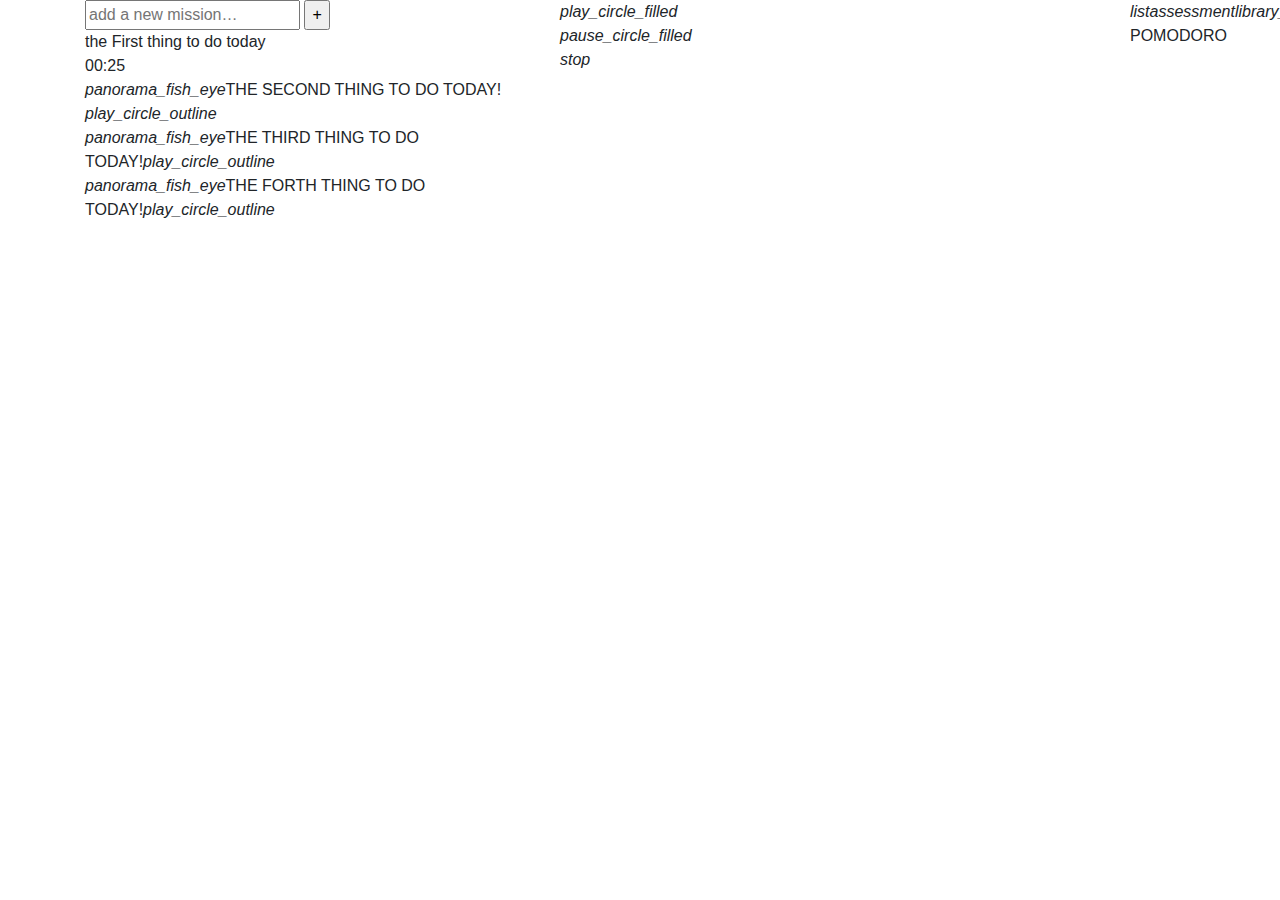
==== pomodoro.html @ f67f4e36 "no message" ====
<!DOCTYPE html>
<html lang="zh-TW">

<head>
    <title>week1 - Pomodoro 蕃茄鐘</title>
    <meta http-equiv="Content-Type" content="text/html; charset=utf-8">
    <meta content="width=device-width initial-scale=1 minimum-scale=1.0 maximum-scale=1.0 user-scalable=0" name="viewport">
    <meta http-equiv="content-style-type" content="text/css">
    <meta http-equiv="content-script-type" content="text/javascript">
    <meta http-equiv="X-UA-Compatible" content="IE=edge,chrome=1">
    <meta http-equiv="content-language" content="zh-TW">
    <meta name="keywords" content="">
    <meta name="description" content="">
    <meta name="author" content="ERICA">
    <meta name="copyright" content="">
    <link rel="shortcut icon" href="webroot/images/favicon.png">
    <base href="./">
    <script src="https://code.jquery.com/jquery-3.3.1.slim.min.js"></script>
    <script src="webroot/scripts/jquery-1.11.1.min.js"></script>
    <script src="webroot/scripts/pomodoro.js"></script>
    <link rel="stylesheet" href="https://stackpath.bootstrapcdn.com/bootstrap/4.2.1/css/bootstrap.min.css">
    <link type="text/css" rel="stylesheet" href="webroot/css/style.css">
</head>

<body>
    <!--container-->
    <div class="container">
        <div class="row">
            <div class="col-5">
                <div class="todoInput">
                    <input class="add-todo-input" type="text" placeholder="add a new mission…">
                    <input class="add-todo-btn" type="button" value="+">
                </div>
                <div class="countDownEvent">
                    <div class="event-header">
                        <div class="event-checked"></div>
                        <div class="event-info">
                            <div class="event-title">the First thing to do today</div>
                            <div class="event-clock">
                                <div class="event-clock-dot"></div>
                                <div class="event-clock-dot"></div>
                                <div class="event-clock-dot"></div>
                                <div class="event-clock-dot"></div>
                                <div class="event-clock-dot"></div>
                                <div class="event-clock-dot"></div>
                                <div class="event-clock-dot"></div>
                            </div>
                        </div>
                    </div>
                    <div class="count-down-time">00:25</div>
                </div>
                <div class="eventList">
                    <div class="todo-event"> <i class="material-icons">panorama_fish_eye</i><span>THE SECOND THING TO DO TODAY!</span><i class="material-icons todo"> play_circle_outline</i></div>
                    <div class="todo-event"> <i class="material-icons">panorama_fish_eye</i><span>THE THIRD THING TO DO TODAY!</span><i class="material-icons todo">play_circle_outline</i></div>
                    <div class="todo-event"> <i class="material-icons">panorama_fish_eye</i><span>THE FORTH THING TO DO TODAY!</span><i class="material-icons todo">play_circle_outline</i></div>
                </div>
            </div>
            <div class="col-6">
                <div class="countDownClock">
                    <div class="att-btn att-play _active"><i class="material-icons">play_circle_filled</i></div>
                    <div class="att-btn att-pause"><i class="material-icons">pause_circle_filled</i></div>
                    <div class="att-btn att-stop"><i class="material-icons">stop</i></div>
                </div>
            </div>
            <div class="col-1 sideBar">
                <div class="nav-list"><i class="material-icons">list</i><i class="material-icons">assessment</i><i class="material-icons">library_music</i></div><span class="nav-text">POMODORO</span>
            </div>
        </div>
    </div>
</body>

</html>
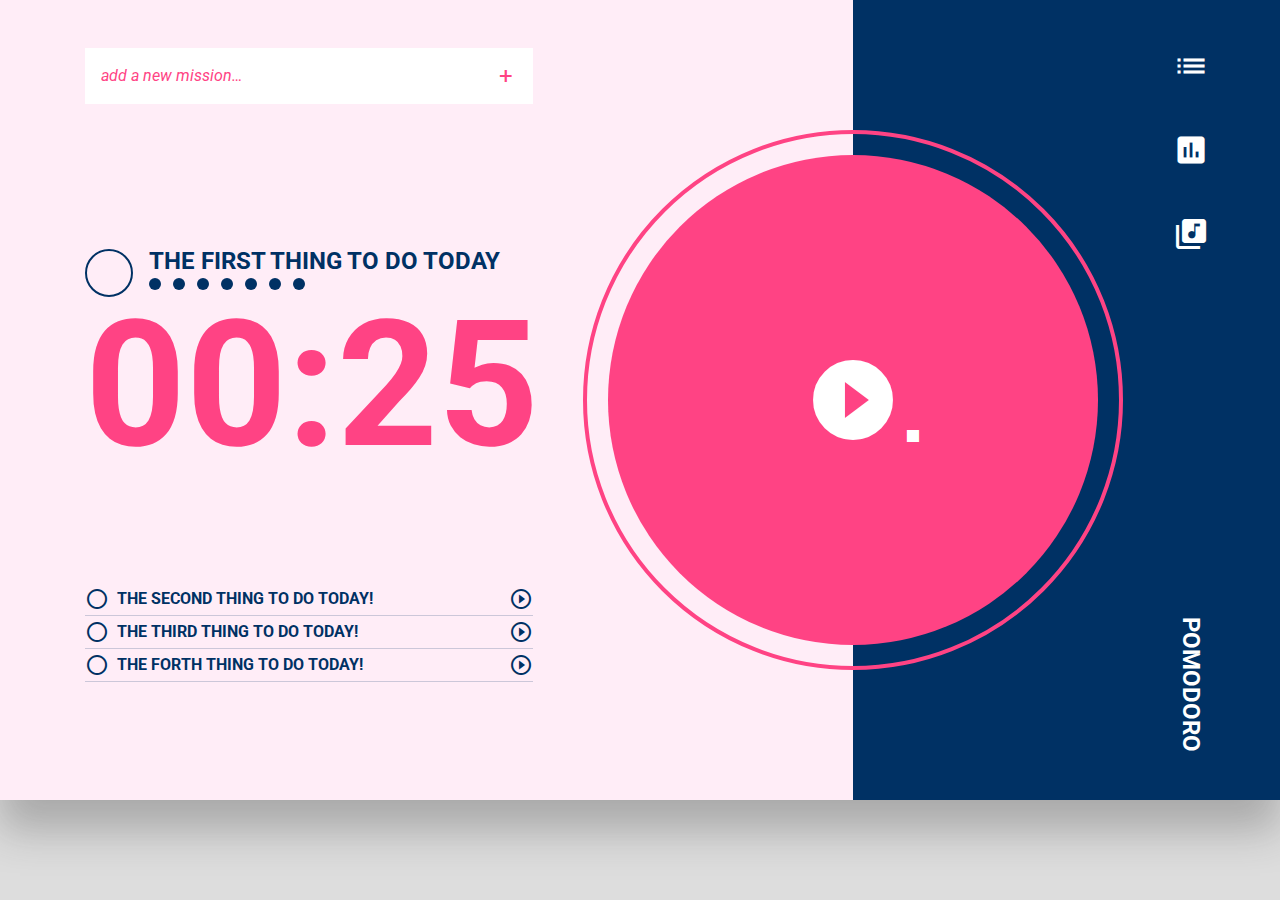
==== commit 377182c9: "Solitaire" ====
--- a/pomodoro.html
+++ b/pomodoro.html
@@ -2,15 +2,10 @@
 <html lang="zh-TW">
 
 <head>
-    <title>week1 - Pomodoro 蕃茄鐘</title>
+    <title>week1 - Pomodoro</title>
     <meta http-equiv="Content-Type" content="text/html; charset=utf-8">
     <meta content="width=device-width initial-scale=1 minimum-scale=1.0 maximum-scale=1.0 user-scalable=0" name="viewport">
-    <meta http-equiv="content-style-type" content="text/css">
-    <meta http-equiv="content-script-type" content="text/javascript">
     <meta http-equiv="X-UA-Compatible" content="IE=edge,chrome=1">
-    <meta http-equiv="content-language" content="zh-TW">
-    <meta name="keywords" content="">
-    <meta name="description" content="">
     <meta name="author" content="ERICA">
     <meta name="copyright" content="">
     <link rel="shortcut icon" href="webroot/images/favicon.png">
@@ -19,7 +14,7 @@
     <script src="webroot/scripts/jquery-1.11.1.min.js"></script>
     <script src="webroot/scripts/pomodoro.js"></script>
     <link rel="stylesheet" href="https://stackpath.bootstrapcdn.com/bootstrap/4.2.1/css/bootstrap.min.css">
-    <link type="text/css" rel="stylesheet" href="webroot/css/style.css">
+    <link type="text/css" rel="stylesheet" href="webroot/css/pomodoro.css">
 </head>
 
 <body>
--- a/webroot/css/pomodoro.css
+++ b/webroot/css/pomodoro.css
@@ -0,0 +1,341 @@
+@import url("https://fonts.googleapis.com/css?family=Roboto&amp;display=swap");
+@import url("https://fonts.googleapis.com/icon?family=Material+Icons");
+@import url(main/base.css);
+body {
+  display: -ms-flexbox;
+  display: flex;
+  -ms-flex-pack: center;
+      justify-content: center;
+  -ms-flex-align: center;
+      align-items: center;
+  background: #ddd;
+  color: #003164;
+  font-family: 'Roboto';
+  font-weight: bold;
+}
+
+/*---------------------------------------------*/
+/*Pomodoro*/
+/*---------------------------------------------*/
+.container {
+  max-width: 1280px;
+  min-width: 1280px;
+  background: #FFEDF7;
+  overflow: hidden;
+  -ms-box-shadow: 0px 30px 40px rgba(51, 51, 51, 0.3);
+  -o-box-shadow: 0px 30px 40px rgba(51, 51, 51, 0.3);
+  box-shadow: 0px 30px 40px rgba(51, 51, 51, 0.3);
+}
+
+.container > .row {
+  height: 800px;
+}
+
+.container > .row > div {
+  padding: 0;
+}
+
+.container > .row > :first-child {
+  padding-left: 85px;
+}
+
+.container > .row > :last-child {
+  background: #003164;
+}
+
+.container > .row > :nth-child(2) {
+  position: relative;
+}
+
+.container > .row > :nth-child(2)::after {
+  content: "";
+  display: block;
+  position: absolute;
+  width: 50%;
+  height: 100%;
+  top: 0;
+  right: 0;
+  background: #003164;
+}
+
+.countDownClock {
+  width: 490px;
+  height: 490px;
+  position: absolute;
+  top: 50%;
+  left: 50%;
+  -ms-transform: translate(-50%, -50%);
+      transform: translate(-50%, -50%);
+  z-index: 2;
+  border-radius: 50%;
+  background: #FF4384;
+}
+
+.countDownClock::after {
+  content: "";
+  display: block;
+  border-radius: 50%;
+  border: 4px solid #FF4384;
+  width: 540px;
+  height: 540px;
+  position: absolute;
+  top: 50%;
+  left: 50%;
+  -ms-transform: translate(-50%, -50%);
+      transform: translate(-50%, -50%);
+}
+
+.countDownClock .att-btn {
+  position: absolute;
+  top: 50%;
+  left: 50%;
+  -ms-transform: translate(-50%, -50%);
+      transform: translate(-50%, -50%);
+  border-radius: 50%;
+  z-index: 9;
+}
+
+.countDownClock .att-btn i {
+  position: absolute;
+  top: 50%;
+  left: 50%;
+  -ms-transform: translate(-50%, -50%);
+      transform: translate(-50%, -50%);
+  font-size: 96px;
+  cursor: pointer;
+}
+
+.countDownClock .att-btn.att-play {
+  background: #FF4384;
+  color: #FFFFFF;
+  display: none;
+}
+
+.countDownClock .att-btn.att-play._active {
+  display: block;
+}
+
+.countDownClock .att-btn.att-play._active ~ .att-stop i {
+  color: #FFFFFF;
+}
+
+.countDownClock .att-btn.att-pause {
+  background: #FFFFFF;
+  color: #FF4384;
+  display: none;
+}
+
+.countDownClock .att-btn.att-pause._active {
+  display: block;
+}
+
+.countDownClock .att-btn.att-pause._active ~ .att-stop i {
+  color: #FF4384;
+}
+
+.countDownClock .att-btn.att-pause::after {
+  content: "";
+  display: block;
+  border-radius: 50%;
+  width: 480px;
+  height: 480px;
+  position: absolute;
+  top: 50%;
+  left: 50%;
+  -ms-transform: translate(-50%, -50%);
+      transform: translate(-50%, -50%);
+  background: #FFFFFF;
+  z-index: -1;
+}
+
+.countDownClock .att-btn.att-stop {
+  margin: 36px 0 0 60px;
+}
+
+.countDownClock .att-btn.att-stop i {
+  font-size: 24px;
+}
+
+.sideBar {
+  color: #FFFFFF;
+  position: relative;
+  padding: 0;
+}
+
+.sideBar .nav-list {
+  display: inline-block;
+}
+
+.sideBar .nav-list i {
+  display: block;
+  font-size: 36px;
+  margin-top: 48px;
+  transition: all 0.2s linear;
+}
+
+.sideBar .nav-list i:hover {
+  color: #FF4384;
+  cursor: pointer;
+}
+
+.sideBar .nav-text {
+  display: inline-block;
+  font-size: 24px;
+  -ms-writing-mode: tb-lr;
+      writing-mode: vertical-lr;
+  position: absolute;
+  bottom: 48px;
+  left: 0;
+}
+
+.todoInput {
+  width: 100%;
+  background: #FFFFFF;
+  margin-top: 48px;
+}
+
+.todoInput:after {
+  content: '';
+  clear: both;
+  display: block;
+}
+
+.todoInput .add-todo-input {
+  width: 88%;
+  border: 0;
+  outline: 0;
+  float: left;
+  font-size: 16px;
+  color: #FF4384;
+  padding: 16px;
+  transition: all 0.1s linear;
+}
+
+.todoInput .add-todo-input:-ms-input-placeholder {
+  color: #FF4384;
+  font-style: italic;
+}
+
+.todoInput .add-todo-input::placeholder {
+  color: #FF4384;
+  font-style: italic;
+}
+
+.todoInput .add-todo-input:focus {
+  outline: 2px solid #FF4384;
+  -ms-box-shadow: 0 0 4px rgba(255, 67, 132, 0.4);
+  -o-box-shadow: 0 0 4px rgba(255, 67, 132, 0.4);
+  box-shadow: 0 0 4px rgba(255, 67, 132, 0.4);
+}
+
+.todoInput .add-todo-btn {
+  width: 12%;
+  height: 56px;
+  border: 0;
+  outline: 0;
+  float: left;
+  background: none;
+  font-size: 24px;
+  color: #FF4384;
+  cursor: pointer;
+  transition: all 0.2s linear;
+}
+
+.todoInput .add-todo-btn:hover {
+  background: #FF4384;
+  color: #FFFFFF;
+}
+
+.countDownEvent {
+  margin-top: 145px;
+}
+
+.countDownEvent .event-header {
+  display: -ms-flexbox;
+  display: flex;
+  -ms-flex-align: center;
+      align-items: center;
+}
+
+.countDownEvent .event-info {
+  margin-left: 16px;
+}
+
+.countDownEvent .event-checked {
+  width: 48px;
+  height: 48px;
+  border-radius: 50%;
+  border: 2px solid #003164;
+  position: relative;
+  cursor: pointer;
+}
+
+.countDownEvent .event-checked:before {
+  content: "";
+  display: block;
+  position: absolute;
+  top: 50%;
+  left: 50%;
+  -ms-transform: translate(-50%, -50%);
+      transform: translate(-50%, -50%);
+  width: 36px;
+  height: 36px;
+  border-radius: 50%;
+  background: #003164;
+  opacity: 0;
+  transition: all 0.2s linear;
+}
+
+.countDownEvent .event-checked:hover:before {
+  opacity: 1;
+}
+
+.countDownEvent .event-title {
+  font-size: 24px;
+  text-transform: uppercase;
+  line-height: 1;
+}
+
+.countDownEvent .event-clock-dot {
+  width: 12px;
+  height: 12px;
+  display: inline-block;
+  border-radius: 50%;
+  background: #003164;
+}
+
+.countDownEvent .event-clock-dot + .event-clock-dot {
+  margin-left: 8px;
+}
+
+.countDownEvent .count-down-time {
+  font-size: 176px;
+  color: #FF4384;
+  line-height: 1;
+}
+
+.eventList {
+  margin-top: 110px;
+}
+
+.eventList .todo-event {
+  display: -ms-flexbox;
+  display: flex;
+  -ms-flex-align: center;
+      align-items: center;
+  border-bottom: 1px solid rgba(0, 49, 100, 0.2);
+  line-height: 2;
+}
+
+.eventList .todo-event i {
+  cursor: pointer;
+}
+
+.eventList .todo-event span {
+  margin-left: 8px;
+  text-transform: uppercase;
+}
+
+.eventList .todo-event .todo {
+  margin-left: auto;
+}
